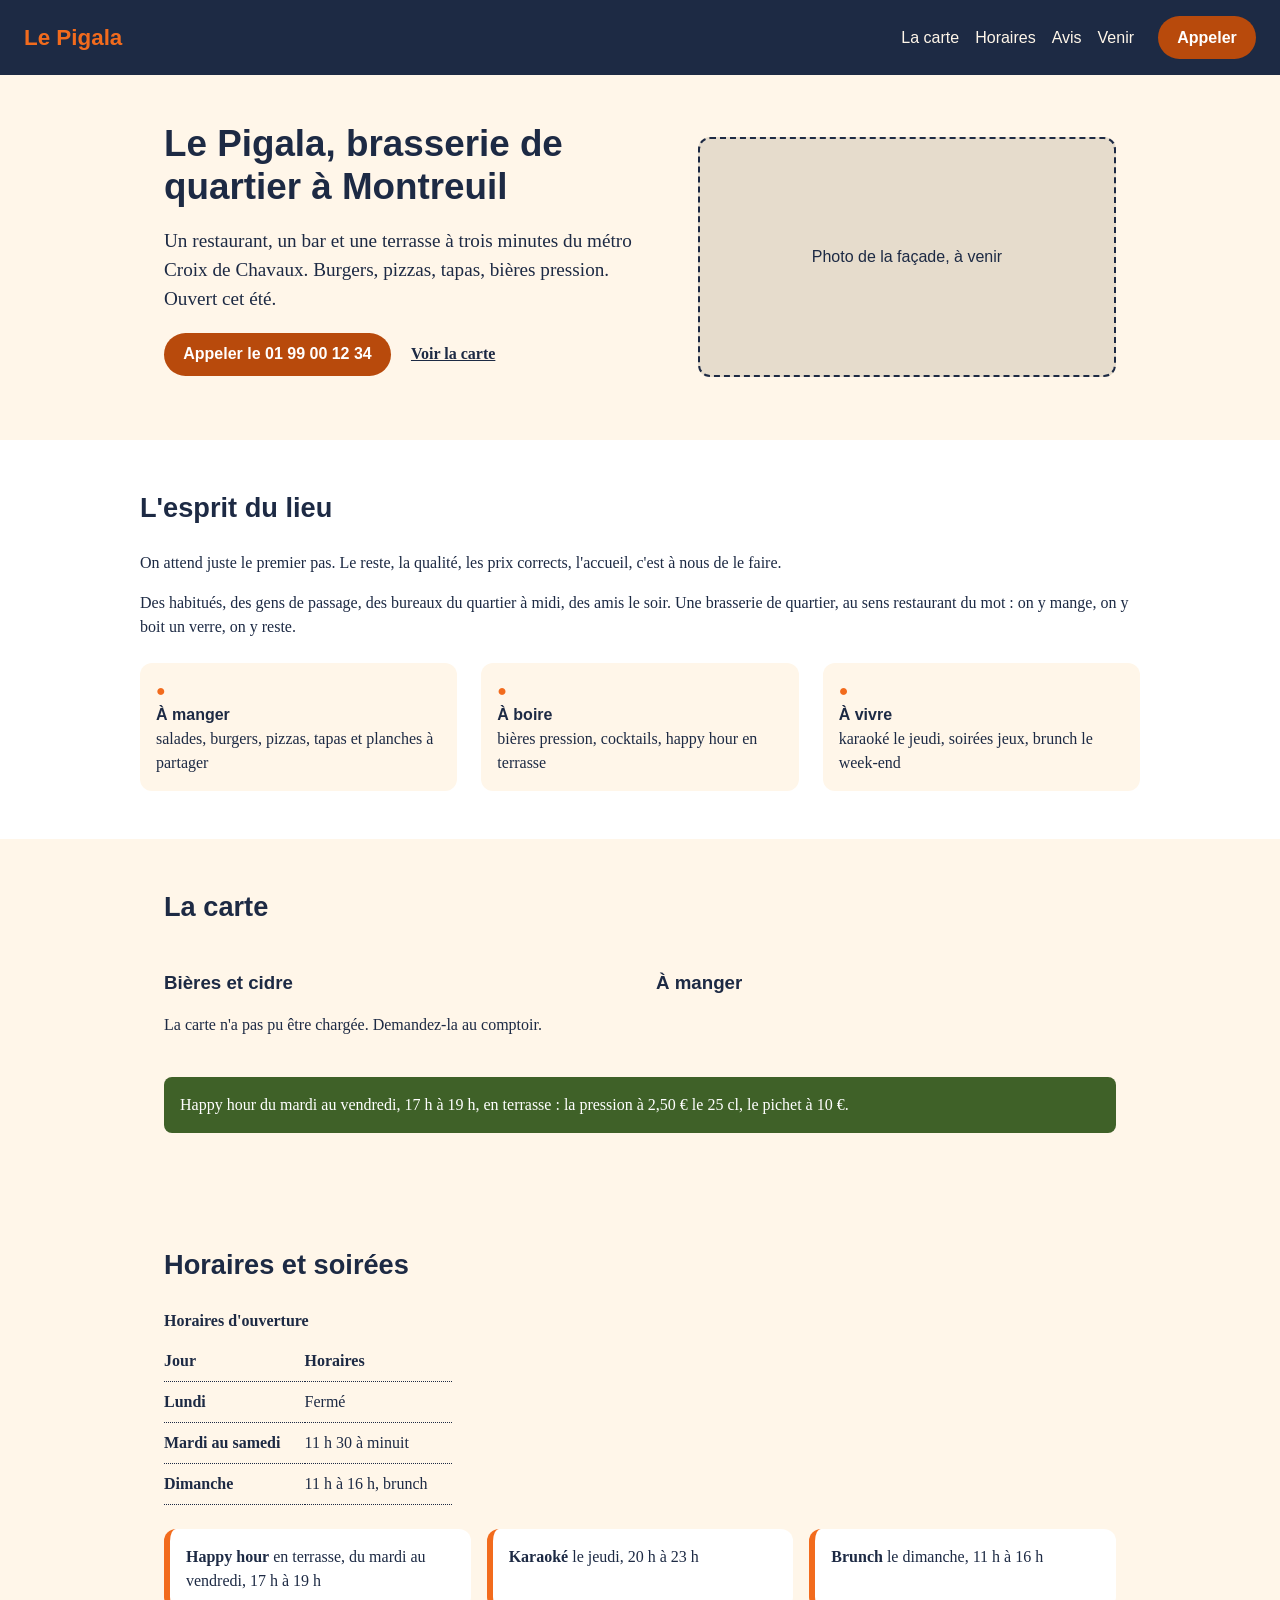
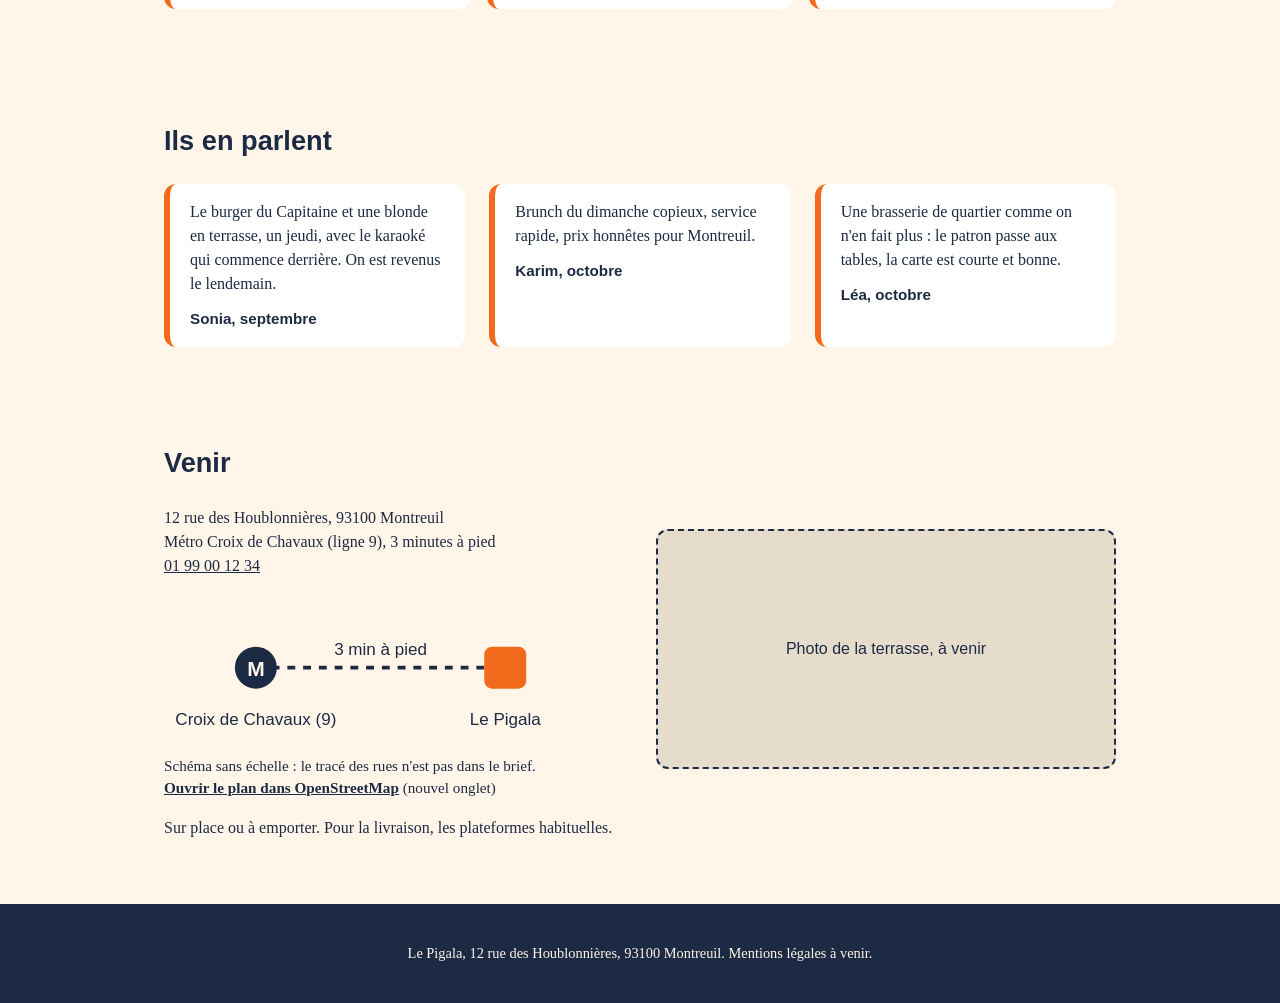
==== exercices/15-agent-photos/depart/index.html @ 8c881293 "Révision du 11/11 : E15 ouvre la journée, départ fourni pour tous, sous-agent en E21, bonus sous-age" ====
<!DOCTYPE html>
<html lang="fr">
<head>
  <meta charset="UTF-8">
  <meta name="viewport" content="width=device-width, initial-scale=1">
  <title>Le Pigala, brasserie de quartier à Montreuil</title>
  <meta name="description" content="Le Pigala, brasserie-restaurant et bar à Montreuil, à deux pas du métro Croix de Chavaux : burgers, pizzas, tapas, bières pression, happy hour en terrasse, karaoké le jeudi.">
  <link rel="stylesheet" href="style.css">
  <link rel="stylesheet" href="css/plan-acces.css">
</head>
<body>
  <a class="evitement" href="#contenu">Aller au contenu</a>

  <header class="entete">
    <p class="logo"><a href="#contenu">Le Pigala</a></p>
    <nav aria-label="Navigation principale">
      <a href="#carte">La carte</a>
      <a href="#horaires">Horaires</a>
      <a href="#avis">Avis</a>
      <a href="#venir">Venir</a>
    </nav>
    <a class="bouton" href="tel:+33199001234">Appeler</a>
  </header>

  <main id="contenu">
    <section class="heros" aria-labelledby="titre">
      <div class="heros-texte">
        <h1 id="titre">Le Pigala, brasserie de quartier à Montreuil</h1>
        <p class="accroche">Un restaurant, un bar et une terrasse à trois minutes du métro Croix de Chavaux. Burgers, pizzas, tapas, bières pression. Ouvert cet été.</p>
        <p class="actions">
          <a class="bouton" href="tel:+33199001234">Appeler le 01 99 00 12 34</a>
          <a class="lien" href="#carte">Voir la carte</a>
        </p>
      </div>
      <div class="photo-attente" aria-hidden="true">Photo de la façade, à venir</div>
    </section>

    <section class="esprit" aria-labelledby="esprit-titre">
      <div class="contenant">
        <h2 id="esprit-titre">L'esprit du lieu</h2>
        <p>On attend juste le premier pas. Le reste, la qualité, les prix corrects, l'accueil, c'est à nous de le faire.</p>
        <p>Des habitués, des gens de passage, des bureaux du quartier à midi, des amis le soir. Une brasserie de quartier, au sens restaurant du mot : on y mange, on y boit un verre, on y reste.</p>
        <ul class="pictos">
          <li><span class="picto" aria-hidden="true">●</span><strong>À manger</strong> salades, burgers, pizzas, tapas et planches à partager</li>
          <li><span class="picto" aria-hidden="true">●</span><strong>À boire</strong> bières pression, cocktails, happy hour en terrasse</li>
          <li><span class="picto" aria-hidden="true">●</span><strong>À vivre</strong> karaoké le jeudi, soirées jeux, brunch le week-end</li>
        </ul>
      </div>
    </section>

    <section class="carte" id="carte" aria-labelledby="carte-titre">
      <h2 id="carte-titre">La carte</h2>
      <!-- La carte est lue depuis /api/carte (base SQLite, voir servir.py). Sans script, la version écrite ci-dessous s'affiche. -->
      <div class="colonnes">
        <div>
          <h3>Bières et cidre</h3>
          <ul data-categorie="biere"></ul>
        </div>
        <div>
          <h3>À manger</h3>
          <ul data-categorie="plat"></ul>
        </div>
      </div>
      <noscript>
        <div class="colonnes">
          <div>
            <h3>Bières et cidre</h3>
            <ul>
              <li><span class="nom">Pigala Blonde</span><span class="desc">Pression maison, légère et ronde, 25 cl</span><span class="prix">3,50 €</span></li>
              <li><span class="nom">Houblonnière IPA</span><span class="desc">Amère et fruitée, brassée à Montreuil, 33 cl</span><span class="prix">6,50 €</span></li>
              <li><span class="nom">Blanche du Métro</span><span class="desc">Trouble, notes d'agrumes, 33 cl</span><span class="prix">5,50 €</span></li>
              <li><span class="nom">Cidre brut</span><span class="desc">Pression, 25 cl</span><span class="prix">4,00 €</span></li>
            </ul>
          </div>
          <div>
            <h3>À manger</h3>
            <ul>
              <li><span class="nom">Burger du Capitaine</span><span class="desc">Steak haché, cheddar, oignons confits, frites maison</span><span class="prix">15,00 €</span></li>
              <li><span class="nom">Pizza Margherita</span><span class="desc">Tomate, mozzarella, basilic</span><span class="prix">11,00 €</span></li>
              <li><span class="nom">Tapas du jour</span><span class="desc">Trois assiettes à partager, selon le marché</span><span class="prix">12,00 €</span></li>
              <li><span class="nom">Planche mixte</span><span class="desc">Charcuterie et fromages, pour deux</span><span class="prix">18,00 €</span></li>
            </ul>
          </div>
        </div>
        <p class="attente">Carte complète au comptoir.</p>
      </noscript>
      <p class="encadre">Happy hour du mardi au vendredi, 17 h à 19 h, en terrasse : la pression à 2,50 € le 25 cl, le pichet à 10 €.</p>
    </section>

    <section class="horaires" id="horaires" aria-labelledby="horaires-titre">
      <h2 id="horaires-titre">Horaires et soirées</h2>
      <table>
        <caption>Horaires d'ouverture</caption>
        <thead>
          <tr><th scope="col">Jour</th><th scope="col">Horaires</th></tr>
        </thead>
        <tbody>
          <tr><th scope="row">Lundi</th><td>Fermé</td></tr>
          <tr><th scope="row">Mardi au samedi</th><td>11 h 30 à minuit</td></tr>
          <tr><th scope="row">Dimanche</th><td>11 h à 16 h, brunch</td></tr>
        </tbody>
      </table>
      <ul class="soirees">
        <li><strong>Happy hour</strong> en terrasse, du mardi au vendredi, 17 h à 19 h</li>
        <li><strong>Karaoké</strong> le jeudi, 20 h à 23 h</li>
        <li><strong>Brunch</strong> le dimanche, 11 h à 16 h</li>
      </ul>
    </section>

    <section class="avis" id="avis" aria-labelledby="avis-titre">
      <h2 id="avis-titre">Ils en parlent</h2>
      <div class="avis-liste">
        <figure>
          <blockquote>
            <p>Le burger du Capitaine et une blonde en terrasse, un jeudi, avec le karaoké qui commence derrière. On est revenus le lendemain.</p>
          </blockquote>
          <figcaption>Sonia, septembre</figcaption>
        </figure>
        <figure>
          <blockquote>
            <p>Brunch du dimanche copieux, service rapide, prix honnêtes pour Montreuil.</p>
          </blockquote>
          <figcaption>Karim, octobre</figcaption>
        </figure>
        <figure>
          <blockquote>
            <p>Une brasserie de quartier comme on n'en fait plus : le patron passe aux tables, la carte est courte et bonne.</p>
          </blockquote>
          <figcaption>Léa, octobre</figcaption>
        </figure>
      </div>
    </section>

    <section class="venir" id="venir" aria-labelledby="venir-titre">
      <div class="venir-texte">
        <h2 id="venir-titre">Venir</h2>
        <address>
          12 rue des Houblonnières, 93100 Montreuil<br>
          Métro Croix de Chavaux (ligne 9), 3 minutes à pied<br>
          <a href="tel:+33199001234">01 99 00 12 34</a>
        </address>
      <!-- DÉBUT plan-acces -->
      <figure class="plan-acces">
        <svg viewBox="0 0 320 110" role="img" aria-label="Schéma sans échelle : du métro Croix de Chavaux, ligne 9, au Pigala, 12 rue des Houblonnières, 3 minutes à pied.">
          <line class="plan-acces__trajet" x1="70" y1="50" x2="260" y2="50"/>
          <circle class="plan-acces__metro" cx="70" cy="50" r="16"/>
          <text class="plan-acces__m" x="70" y="56" text-anchor="middle">M</text>
          <text x="70" y="94" text-anchor="middle">Croix de Chavaux (9)</text>
          <text x="165" y="40" text-anchor="middle">3 min à pied</text>
          <rect class="plan-acces__lieu" x="244" y="34" width="32" height="32" rx="6"/>
          <text x="260" y="94" text-anchor="middle">Le Pigala</text>
        </svg>
        <figcaption>Schéma sans échelle : le tracé des rues n'est pas dans le brief. <a href="https://www.openstreetmap.org/search?query=12%20rue%20des%20Houblonni%C3%A8res%2C%2093100%20Montreuil" target="_blank" rel="noopener">Ouvrir le plan dans OpenStreetMap</a> (nouvel onglet)</figcaption>
      </figure>
      <!-- FIN plan-acces -->
        <p>Sur place ou à emporter. Pour la livraison, les plateformes habituelles.</p>
      </div>
      <div class="photo-attente" aria-hidden="true">Photo de la terrasse, à venir</div>
    </section>
  </main>

  <footer>
    <p>Le Pigala, 12 rue des Houblonnières, 93100 Montreuil. Mentions légales à venir.</p>
  </footer>

  <script src="script.js"></script>
</body>
</html>
---- exercices/15-agent-photos/depart/style.css ----
/* Le Pigala : page refaite d'après la maquette (exercice 8). Couleurs de l'enseigne. */
:root {
  --orange: #F26B1D;
  --bleu: #1D2A44;
  --creme: #FFF6E9;
  --vert: #5C8A3A;
  --orange-fonce: #B84A0C;   /* boutons : blanc sur cet orange = 5,2 pour 1 (E10) */
  --vert-fonce: #3F6128;     /* encadré : blanc sur ce vert = 7,1 pour 1 (E10) */
  --texte: #1D2A44;
  --largeur: 1000px;
}

* { box-sizing: border-box; }

body {
  margin: 0;
  font-family: Georgia, "Times New Roman", serif;
  color: var(--texte);
  background: var(--creme);
  line-height: 1.5;
}

h1, h2, h3, .logo, .bouton, nav, .pictos strong {
  font-family: "Segoe UI", Arial, sans-serif;
}
h2 { font-size: 1.7rem; margin-top: 0; }

/* Focus visible au clavier, partout (E10) */
a:focus-visible, .bouton:focus-visible { outline: 3px solid var(--bleu); outline-offset: 3px; }
.entete a:focus-visible, footer a:focus-visible { outline-color: var(--creme); }

/* Lien d'évitement, visible au clavier seulement */
.evitement {
  position: absolute; left: -999px; top: 0;
  background: var(--bleu); color: var(--creme); padding: 0.5rem 1rem;
}
.evitement:focus { left: 0; z-index: 10; }

/* En-tête */
.entete {
  display: flex;
  align-items: center;
  gap: 1.5rem;
  padding: 1rem 1.5rem;
  background: var(--bleu);
  color: var(--creme);
}
.logo { margin: 0; font-weight: 700; font-size: 1.4rem; }
.logo a { color: var(--orange); text-decoration: none; }
.entete nav { display: flex; gap: 1rem; margin-left: auto; }
.entete nav a { color: var(--creme); text-decoration: none; }
.entete nav a:hover, .entete nav a:focus { text-decoration: underline; }

.bouton {
  display: inline-block;
  padding: 0.6rem 1.2rem;
  background: var(--orange-fonce);
  color: #fff;
  border-radius: 999px;
  text-decoration: none;
  font-weight: 700;
}
.bouton:hover, .bouton:focus { background: var(--bleu); }
.lien { margin-left: 1rem; color: var(--bleu); font-weight: 700; }

/* Sections */
main > section { padding: 3rem 1.5rem; max-width: var(--largeur); margin: 0 auto; }

.heros { display: grid; grid-template-columns: 1.2fr 1fr; gap: 2rem; align-items: center; }
.heros h1 { font-size: 2.3rem; margin: 0 0 0.5rem; line-height: 1.15; }
.accroche { font-size: 1.2rem; max-width: 36rem; }

.photo-attente {
  min-height: 240px;
  display: grid; place-items: center;
  background: #e6dccc; color: var(--bleu);
  border: 2px dashed var(--bleu); border-radius: 12px;
  font-family: "Segoe UI", Arial, sans-serif;
}

.esprit { background: #fff; max-width: none; }
.esprit .contenant { max-width: var(--largeur); margin: 0 auto; }
.pictos { list-style: none; padding: 0; margin: 1.5rem 0 0; display: grid; grid-template-columns: repeat(auto-fit, minmax(240px, 1fr)); gap: 1.5rem; }
.pictos li { padding: 1rem; background: var(--creme); border-radius: 12px; }
.pictos .picto { color: var(--orange); margin-right: 0.5rem; }
.pictos strong { display: block; }

.carte .colonnes { display: grid; grid-template-columns: repeat(auto-fit, minmax(280px, 1fr)); gap: 2rem; }
.carte h3 { margin-bottom: 0.5rem; }
.carte ul { list-style: none; padding: 0; margin: 0; }
.carte li { display: grid; grid-template-columns: 1fr auto; gap: 0 1rem; padding: 0.5rem 0; border-bottom: 1px dotted var(--bleu); }
.carte .nom { grid-column: 1; font-weight: 700; }
.carte .desc { grid-column: 1; font-size: 0.95rem; }
.carte .prix { grid-column: 2; grid-row: 1 / span 2; align-self: start; font-weight: 700; white-space: nowrap; }
.encadre { margin-top: 1.5rem; padding: 1rem; background: var(--vert-fonce); color: #fff; border-radius: 8px; }

.horaires table { border-collapse: collapse; margin-bottom: 1.5rem; min-width: 18rem; }
.horaires caption { text-align: left; font-weight: 700; padding-bottom: 0.5rem; }
.horaires th, .horaires td { text-align: left; padding: 0.5rem 1rem 0.5rem 0; border-bottom: 1px dotted var(--bleu); }
.soirees { list-style: none; padding: 0; display: grid; grid-template-columns: repeat(auto-fit, minmax(240px, 1fr)); gap: 1rem; }
.soirees li { padding: 1rem; background: #fff; border-radius: 12px; border-left: 6px solid var(--orange); }

.venir { display: grid; grid-template-columns: 1fr 1fr; gap: 2rem; align-items: center; }
/* Ils en parlent (E13) */
.avis-liste { display: grid; grid-template-columns: repeat(auto-fit, minmax(260px, 1fr)); gap: 1.5rem; }
.avis figure { margin: 0; padding: 1rem 1.25rem; background: #fff; border-radius: 12px; border-left: 6px solid var(--orange); }
.avis blockquote { margin: 0; }
.avis blockquote p { margin: 0 0 0.75rem; }
.avis figcaption { font-family: "Segoe UI", Arial, sans-serif; font-weight: 700; font-size: 0.95rem; }

address { font-style: normal; }
address a { color: var(--bleu); }

footer { padding: 1.5rem; background: var(--bleu); color: var(--creme); text-align: center; font-size: 0.9rem; }
footer a { color: var(--creme); }

@media (max-width: 700px) {
  .entete { flex-wrap: wrap; }
  .entete nav { margin-left: 0; width: 100%; }
  .heros, .venir { grid-template-columns: 1fr; }
  .heros h1 { font-size: 1.8rem; }
  .photo-attente { min-height: 160px; }
}
---- exercices/15-agent-photos/depart/css/plan-acces.css ----
/* Plan d'accès (section Venir) : schéma sans échelle et lien OpenStreetMap */
.plan-acces { margin: 1.5rem 0 0; max-width: 420px; }
.plan-acces svg { display: block; width: 100%; height: auto; font-family: "Segoe UI", Arial, sans-serif; font-size: 13px; }
.plan-acces text { fill: var(--texte); }
.plan-acces .plan-acces__m { fill: var(--creme); font-weight: 700; font-size: 16px; }
.plan-acces__trajet { stroke: var(--bleu); stroke-width: 3; stroke-dasharray: 6 6; }
.plan-acces__metro { fill: var(--bleu); }
.plan-acces__lieu { fill: var(--orange); }
.plan-acces figcaption { margin-top: 0.5rem; font-size: 0.95rem; }
.plan-acces a { color: var(--bleu); font-weight: 700; }
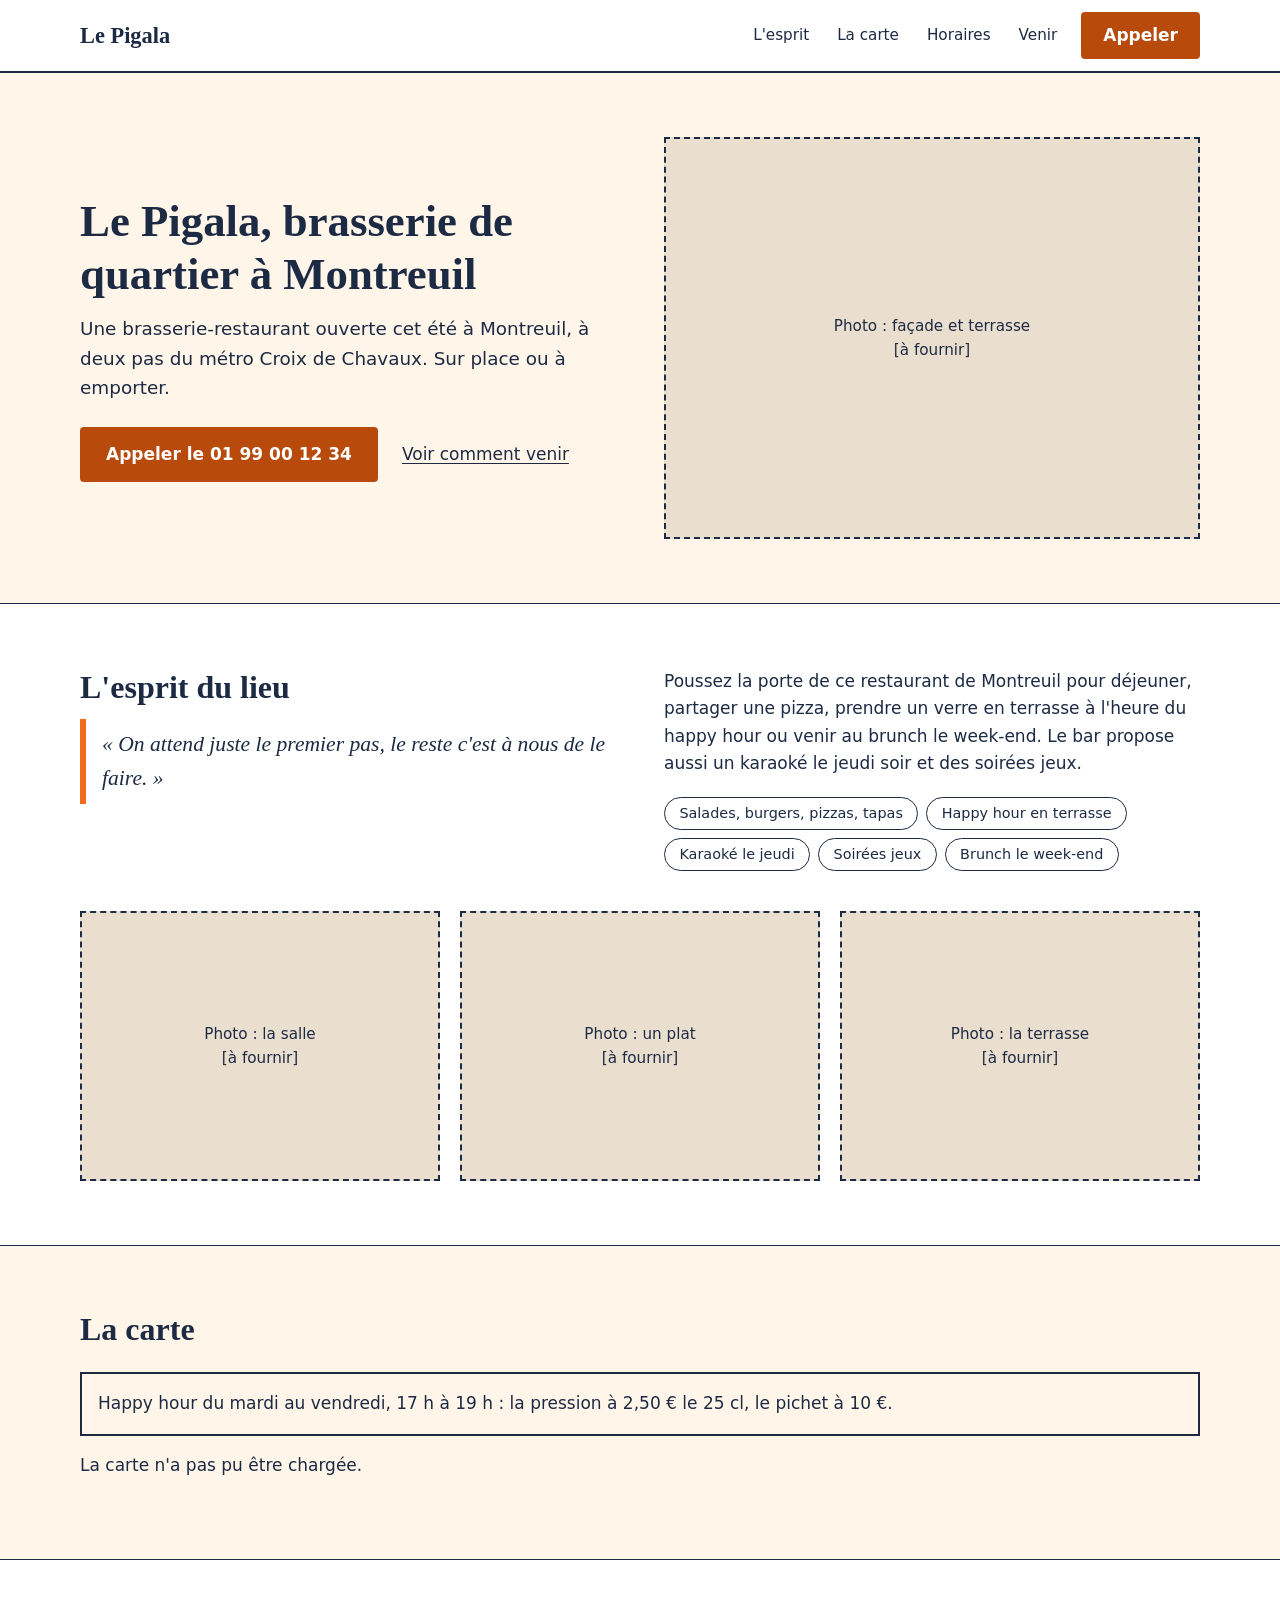
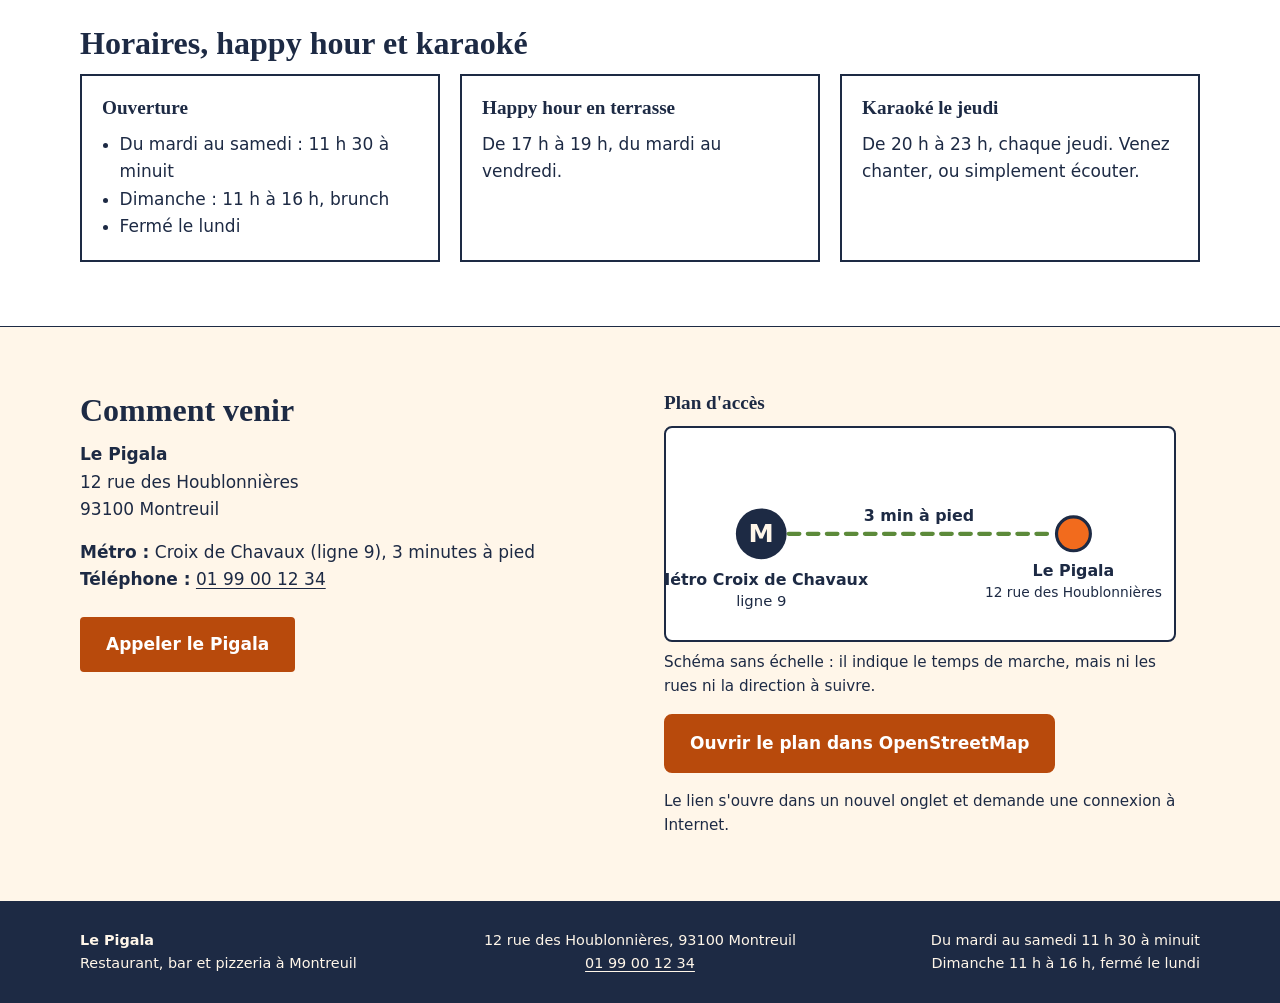
==== commit f486b319: "J2 sur la page de la formatrice : E11 en ouverture, E15 à E23 rechaînés - E11 La carte en base (nouv" ====
--- a/exercices/15-agent-photos/depart/index.html
+++ b/exercices/15-agent-photos/depart/index.html
@@ -1,168 +1,245 @@
 <!DOCTYPE html>
 <html lang="fr">
 <head>
-  <meta charset="UTF-8">
+  <meta charset="utf-8">
   <meta name="viewport" content="width=device-width, initial-scale=1">
-  <title>Le Pigala, brasserie de quartier à Montreuil</title>
-  <meta name="description" content="Le Pigala, brasserie-restaurant et bar à Montreuil, à deux pas du métro Croix de Chavaux : burgers, pizzas, tapas, bières pression, happy hour en terrasse, karaoké le jeudi.">
+  <title>Le Pigala | Brasserie, bar et restaurant à Montreuil, Croix de Chavaux</title>
+  <meta name="description" content="Le Pigala, brasserie de quartier à Montreuil, à 3 minutes du métro Croix de Chavaux : pizzas, burgers, tapas, happy hour en terrasse, karaoké le jeudi et brunch le week-end.">
   <link rel="stylesheet" href="style.css">
   <link rel="stylesheet" href="css/plan-acces.css">
 </head>
 <body>
-  <a class="evitement" href="#contenu">Aller au contenu</a>
-
+  <a class="lien-evitement" href="#contenu">Aller au contenu</a>
+
+  <!-- DÉBUT en-tete -->
   <header class="entete">
-    <p class="logo"><a href="#contenu">Le Pigala</a></p>
-    <nav aria-label="Navigation principale">
-      <a href="#carte">La carte</a>
-      <a href="#horaires">Horaires</a>
-      <a href="#avis">Avis</a>
-      <a href="#venir">Venir</a>
-    </nav>
-    <a class="bouton" href="tel:+33199001234">Appeler</a>
+    <div class="conteneur entete-contenu">
+      <p class="marque">Le Pigala</p>
+      <nav aria-label="Navigation principale">
+        <ul class="menu">
+          <li><a href="#esprit">L'esprit</a></li>
+          <li><a href="#carte">La carte</a></li>
+          <li><a href="#horaires">Horaires</a></li>
+          <li><a href="#venir">Venir</a></li>
+          <li><a class="bouton" href="tel:+33199001234">Appeler</a></li>
+        </ul>
+      </nav>
+    </div>
   </header>
+  <!-- FIN en-tete -->
 
   <main id="contenu">
-    <section class="heros" aria-labelledby="titre">
-      <div class="heros-texte">
-        <h1 id="titre">Le Pigala, brasserie de quartier à Montreuil</h1>
-        <p class="accroche">Un restaurant, un bar et une terrasse à trois minutes du métro Croix de Chavaux. Burgers, pizzas, tapas, bières pression. Ouvert cet été.</p>
-        <p class="actions">
-          <a class="bouton" href="tel:+33199001234">Appeler le 01 99 00 12 34</a>
-          <a class="lien" href="#carte">Voir la carte</a>
-        </p>
-      </div>
-      <div class="photo-attente" aria-hidden="true">Photo de la façade, à venir</div>
-    </section>
-
-    <section class="esprit" aria-labelledby="esprit-titre">
-      <div class="contenant">
-        <h2 id="esprit-titre">L'esprit du lieu</h2>
-        <p>On attend juste le premier pas. Le reste, la qualité, les prix corrects, l'accueil, c'est à nous de le faire.</p>
-        <p>Des habitués, des gens de passage, des bureaux du quartier à midi, des amis le soir. Une brasserie de quartier, au sens restaurant du mot : on y mange, on y boit un verre, on y reste.</p>
-        <ul class="pictos">
-          <li><span class="picto" aria-hidden="true">●</span><strong>À manger</strong> salades, burgers, pizzas, tapas et planches à partager</li>
-          <li><span class="picto" aria-hidden="true">●</span><strong>À boire</strong> bières pression, cocktails, happy hour en terrasse</li>
-          <li><span class="picto" aria-hidden="true">●</span><strong>À vivre</strong> karaoké le jeudi, soirées jeux, brunch le week-end</li>
-        </ul>
-      </div>
-    </section>
-
-    <section class="carte" id="carte" aria-labelledby="carte-titre">
-      <h2 id="carte-titre">La carte</h2>
-      <!-- La carte est lue depuis /api/carte (base SQLite, voir servir.py). Sans script, la version écrite ci-dessous s'affiche. -->
-      <div class="colonnes">
+    <!-- DÉBUT heros -->
+    <section class="heros" aria-labelledby="titre-principal">
+      <div class="conteneur deux-colonnes">
+        <div class="heros-texte">
+          <h1 id="titre-principal">Le Pigala, brasserie de quartier à Montreuil</h1>
+          <p class="chapeau">
+            Une brasserie-restaurant ouverte cet été à Montreuil, à deux pas du métro
+            Croix de Chavaux. Sur place ou à emporter.
+          </p>
+          <p class="actions">
+            <a class="bouton" href="tel:+33199001234">Appeler le 01 99 00 12 34</a>
+            <a href="#venir">Voir comment venir</a>
+          </p>
+        </div>
+        <!-- Emplacement photo : remplacer le bloc .photo-vide par
+             <img src="img/facade.jpg" alt="Description de la photo" width="..." height="...">
+             (le texte alternatif sera à écrire quand la photo sera là). -->
+        <figure class="photo">
+          <div class="photo-vide">Photo : façade et terrasse<br>[à fournir]</div>
+        </figure>
+      </div>
+    </section>
+    <!-- FIN heros -->
+
+    <!-- DÉBUT esprit -->
+    <section id="esprit" class="esprit" aria-labelledby="titre-esprit">
+      <div class="conteneur">
+        <div class="deux-colonnes">
+          <div>
+            <h2 id="titre-esprit">L'esprit du lieu</h2>
+            <blockquote>
+              <p>« On attend juste le premier pas, le reste c'est à nous de le faire. »</p>
+            </blockquote>
+          </div>
+          <div>
+            <p>
+              Poussez la porte de ce restaurant de Montreuil pour déjeuner, partager une pizza,
+              prendre un verre en terrasse à l'heure du happy hour ou venir au brunch le week-end.
+              Le bar propose aussi un karaoké le jeudi soir et des soirées jeux.
+            </p>
+            <ul class="pastilles">
+              <li>Salades, burgers, pizzas, tapas</li>
+              <li>Happy hour en terrasse</li>
+              <li>Karaoké le jeudi</li>
+              <li>Soirées jeux</li>
+              <li>Brunch le week-end</li>
+            </ul>
+          </div>
+        </div>
+
+        <!-- Emplacements photos : même principe que dans le héros. -->
+        <div class="galerie">
+          <figure class="photo">
+            <div class="photo-vide">Photo : la salle<br>[à fournir]</div>
+          </figure>
+          <figure class="photo">
+            <div class="photo-vide">Photo : un plat<br>[à fournir]</div>
+          </figure>
+          <figure class="photo">
+            <div class="photo-vide">Photo : la terrasse<br>[à fournir]</div>
+          </figure>
+        </div>
+      </div>
+    </section>
+    <!-- FIN esprit -->
+
+    <!-- DÉBUT carte -->
+    <section id="carte" class="carte" aria-labelledby="titre-carte">
+      <div class="conteneur">
+        <h2 id="titre-carte">La carte</h2>
+        <p class="happy-hour">Happy hour du mardi au vendredi, 17 h à 19 h : la pression à 2,50 € le 25 cl, le pichet à 10 €.</p>
+        <!-- La carte est lue depuis /api/carte (base SQLite, voir servir.py) par script.js.
+             Le bloc reste caché tant que la carte n'est pas arrivée. Sans JavaScript,
+             la carte écrite dans le noscript ci-dessous s'affiche. -->
+        <div id="carte-base" hidden>
+          <div class="colonnes-carte">
+            <div>
+              <h3>Bières et cidre</h3>
+              <ul data-categorie="biere"></ul>
+            </div>
+            <div>
+              <h3>À manger</h3>
+              <ul data-categorie="plat"></ul>
+            </div>
+          </div>
+        </div>
+        <noscript>
+          <div class="colonnes-carte">
+            <div>
+              <h3>Bières et cidre</h3>
+              <ul>
+                <li><span>Pigala Blonde</span> <span>Pression maison, légère et ronde, 25 cl</span> <span class="prix">3,50 €</span></li>
+                <li><span>Pigala Blonde 50 cl</span> <span>La même, en grand</span> <span class="prix">6,00 €</span></li>
+                <li><span>Houblonnière IPA</span> <span>Amère et fruitée, brassée à Montreuil, 33 cl</span> <span class="prix">6,50 €</span></li>
+                <li><span>Blanche du Métro</span> <span>Trouble, notes d'agrumes, 33 cl</span> <span class="prix">5,50 €</span></li>
+                <li><span>Ambrée de Chavaux</span> <span>Caramel et pain grillé, 33 cl</span> <span class="prix">6,00 €</span></li>
+                <li><span>Stout du Capitaine</span> <span>Noire, café et chocolat, 33 cl</span> <span class="prix">6,50 €</span></li>
+                <li><span>Sans alcool</span> <span>Blonde sans alcool, 33 cl</span> <span class="prix">4,50 €</span></li>
+                <li><span>Cidre brut</span> <span>Pression, 25 cl</span> <span class="prix">4,00 €</span></li>
+                <li><span>Pichet de blonde</span> <span>1 litre à partager</span> <span class="prix">14,00 €</span></li>
+                <li><span>Planche dégustation</span> <span>Quatre bières de 12 cl</span> <span class="prix">9,00 €</span></li>
+              </ul>
+            </div>
+            <div>
+              <h3>À manger</h3>
+              <ul>
+                <li><span>Salade Pigala</span> <span>Chèvre chaud, noix, miel, pain grillé</span> <span class="prix">12,50 €</span></li>
+                <li><span>Burger du Capitaine</span> <span>Steak haché, cheddar, oignons confits, frites maison</span> <span class="prix">15,00 €</span></li>
+                <li><span>Burger végétarien</span> <span>Galette de haricots rouges, avocat, frites maison</span> <span class="prix">14,00 €</span></li>
+                <li><span>Pizza Margherita</span> <span>Tomate, mozzarella, basilic</span> <span class="prix">11,00 €</span></li>
+                <li><span>Pizza Chavaux</span> <span>Tomate, chorizo, poivrons, oignons rouges</span> <span class="prix">14,00 €</span></li>
+                <li><span>Pizza quatre fromages</span> <span>Mozzarella, chèvre, bleu, comté</span> <span class="prix">13,50 €</span></li>
+                <li><span>Tapas du jour</span> <span>Trois assiettes à partager, selon le marché</span> <span class="prix">12,00 €</span></li>
+                <li><span>Planche mixte</span> <span>Charcuterie et fromages, pour deux</span> <span class="prix">18,00 €</span></li>
+                <li><span>Frites maison</span> <span>Avec la sauce du jour</span> <span class="prix">5,00 €</span></li>
+                <li><span>Dessert du jour</span> <span>Demandez au comptoir</span> <span class="prix">6,00 €</span></li>
+              </ul>
+            </div>
+          </div>
+        </noscript>
+      </div>
+    </section>
+    <!-- FIN carte -->
+
+    <!-- DÉBUT horaires -->
+    <section id="horaires" class="horaires" aria-labelledby="titre-horaires">
+      <div class="conteneur">
+        <h2 id="titre-horaires">Horaires, happy hour et karaoké</h2>
+
+        <div class="blocs">
+          <div class="bloc">
+            <h3>Ouverture</h3>
+            <ul>
+              <li>Du mardi au samedi : 11 h 30 à minuit</li>
+              <li>Dimanche : 11 h à 16 h, brunch</li>
+              <li>Fermé le lundi</li>
+            </ul>
+          </div>
+
+          <div class="bloc">
+            <h3>Happy hour en terrasse</h3>
+            <p>De 17 h à 19 h, du mardi au vendredi.</p>
+          </div>
+
+          <div class="bloc">
+            <h3>Karaoké le jeudi</h3>
+            <p>De 20 h à 23 h, chaque jeudi. Venez chanter, ou simplement écouter.</p>
+          </div>
+        </div>
+      </div>
+    </section>
+    <!-- FIN horaires -->
+
+    <!-- DÉBUT venir -->
+    <section id="venir" class="venir" aria-labelledby="titre-venir">
+      <div class="conteneur deux-colonnes">
         <div>
-          <h3>Bières et cidre</h3>
-          <ul data-categorie="biere"></ul>
-        </div>
-        <div>
-          <h3>À manger</h3>
-          <ul data-categorie="plat"></ul>
-        </div>
-      </div>
-      <noscript>
-        <div class="colonnes">
-          <div>
-            <h3>Bières et cidre</h3>
-            <ul>
-              <li><span class="nom">Pigala Blonde</span><span class="desc">Pression maison, légère et ronde, 25 cl</span><span class="prix">3,50 €</span></li>
-              <li><span class="nom">Houblonnière IPA</span><span class="desc">Amère et fruitée, brassée à Montreuil, 33 cl</span><span class="prix">6,50 €</span></li>
-              <li><span class="nom">Blanche du Métro</span><span class="desc">Trouble, notes d'agrumes, 33 cl</span><span class="prix">5,50 €</span></li>
-              <li><span class="nom">Cidre brut</span><span class="desc">Pression, 25 cl</span><span class="prix">4,00 €</span></li>
-            </ul>
-          </div>
-          <div>
-            <h3>À manger</h3>
-            <ul>
-              <li><span class="nom">Burger du Capitaine</span><span class="desc">Steak haché, cheddar, oignons confits, frites maison</span><span class="prix">15,00 €</span></li>
-              <li><span class="nom">Pizza Margherita</span><span class="desc">Tomate, mozzarella, basilic</span><span class="prix">11,00 €</span></li>
-              <li><span class="nom">Tapas du jour</span><span class="desc">Trois assiettes à partager, selon le marché</span><span class="prix">12,00 €</span></li>
-              <li><span class="nom">Planche mixte</span><span class="desc">Charcuterie et fromages, pour deux</span><span class="prix">18,00 €</span></li>
-            </ul>
-          </div>
-        </div>
-        <p class="attente">Carte complète au comptoir.</p>
-      </noscript>
-      <p class="encadre">Happy hour du mardi au vendredi, 17 h à 19 h, en terrasse : la pression à 2,50 € le 25 cl, le pichet à 10 €.</p>
-    </section>
-
-    <section class="horaires" id="horaires" aria-labelledby="horaires-titre">
-      <h2 id="horaires-titre">Horaires et soirées</h2>
-      <table>
-        <caption>Horaires d'ouverture</caption>
-        <thead>
-          <tr><th scope="col">Jour</th><th scope="col">Horaires</th></tr>
-        </thead>
-        <tbody>
-          <tr><th scope="row">Lundi</th><td>Fermé</td></tr>
-          <tr><th scope="row">Mardi au samedi</th><td>11 h 30 à minuit</td></tr>
-          <tr><th scope="row">Dimanche</th><td>11 h à 16 h, brunch</td></tr>
-        </tbody>
-      </table>
-      <ul class="soirees">
-        <li><strong>Happy hour</strong> en terrasse, du mardi au vendredi, 17 h à 19 h</li>
-        <li><strong>Karaoké</strong> le jeudi, 20 h à 23 h</li>
-        <li><strong>Brunch</strong> le dimanche, 11 h à 16 h</li>
-      </ul>
-    </section>
-
-    <section class="avis" id="avis" aria-labelledby="avis-titre">
-      <h2 id="avis-titre">Ils en parlent</h2>
-      <div class="avis-liste">
-        <figure>
-          <blockquote>
-            <p>Le burger du Capitaine et une blonde en terrasse, un jeudi, avec le karaoké qui commence derrière. On est revenus le lendemain.</p>
-          </blockquote>
-          <figcaption>Sonia, septembre</figcaption>
-        </figure>
-        <figure>
-          <blockquote>
-            <p>Brunch du dimanche copieux, service rapide, prix honnêtes pour Montreuil.</p>
-          </blockquote>
-          <figcaption>Karim, octobre</figcaption>
-        </figure>
-        <figure>
-          <blockquote>
-            <p>Une brasserie de quartier comme on n'en fait plus : le patron passe aux tables, la carte est courte et bonne.</p>
-          </blockquote>
-          <figcaption>Léa, octobre</figcaption>
-        </figure>
-      </div>
-    </section>
-
-    <section class="venir" id="venir" aria-labelledby="venir-titre">
-      <div class="venir-texte">
-        <h2 id="venir-titre">Venir</h2>
-        <address>
-          12 rue des Houblonnières, 93100 Montreuil<br>
-          Métro Croix de Chavaux (ligne 9), 3 minutes à pied<br>
-          <a href="tel:+33199001234">01 99 00 12 34</a>
-        </address>
-      <!-- DÉBUT plan-acces -->
-      <figure class="plan-acces">
-        <svg viewBox="0 0 320 110" role="img" aria-label="Schéma sans échelle : du métro Croix de Chavaux, ligne 9, au Pigala, 12 rue des Houblonnières, 3 minutes à pied.">
-          <line class="plan-acces__trajet" x1="70" y1="50" x2="260" y2="50"/>
-          <circle class="plan-acces__metro" cx="70" cy="50" r="16"/>
-          <text class="plan-acces__m" x="70" y="56" text-anchor="middle">M</text>
-          <text x="70" y="94" text-anchor="middle">Croix de Chavaux (9)</text>
-          <text x="165" y="40" text-anchor="middle">3 min à pied</text>
-          <rect class="plan-acces__lieu" x="244" y="34" width="32" height="32" rx="6"/>
-          <text x="260" y="94" text-anchor="middle">Le Pigala</text>
-        </svg>
-        <figcaption>Schéma sans échelle : le tracé des rues n'est pas dans le brief. <a href="https://www.openstreetmap.org/search?query=12%20rue%20des%20Houblonni%C3%A8res%2C%2093100%20Montreuil" target="_blank" rel="noopener">Ouvrir le plan dans OpenStreetMap</a> (nouvel onglet)</figcaption>
-      </figure>
-      <!-- FIN plan-acces -->
-        <p>Sur place ou à emporter. Pour la livraison, les plateformes habituelles.</p>
-      </div>
-      <div class="photo-attente" aria-hidden="true">Photo de la terrasse, à venir</div>
-    </section>
+          <h2 id="titre-venir">Comment venir</h2>
+          <address>
+            <p><strong>Le Pigala</strong><br>
+            12 rue des Houblonnières<br>
+            93100 Montreuil</p>
+          </address>
+          <p class="infos">
+            <strong>Métro :</strong> Croix de Chavaux (ligne 9), 3 minutes à pied<br>
+            <strong>Téléphone :</strong> <a href="tel:+33199001234">01 99 00 12 34</a>
+          </p>
+          <p>
+            <a class="bouton" href="tel:+33199001234">Appeler le Pigala</a>
+          </p>
+        </div>
+
+        <!-- DÉBUT plan-acces -->
+        <div class="plan-acces">
+          <h3 id="titre-plan-acces">Plan d'accès</h3>
+          <figure>
+            <svg viewBox="0 0 480 200" role="img" aria-labelledby="plan-titre plan-desc">
+              <title id="plan-titre">Schéma d'accès au Pigala depuis le métro Croix de Chavaux</title>
+              <desc id="plan-desc">Deux repères reliés par un trait en pointillés : à gauche la station de métro Croix de Chavaux, ligne 9 ; à droite Le Pigala, 12 rue des Houblonnières. Il faut compter 3 minutes à pied entre les deux.</desc>
+              <line x1="116" y1="100" x2="362" y2="100" stroke="#5C8A3A" stroke-width="4" stroke-dasharray="10 8" stroke-linecap="round"/>
+              <circle class="plan-metro-disque" cx="90" cy="100" r="24" fill="#1D2A44"/>
+              <text class="plan-metro-lettre" x="90" y="108" font-size="24" text-anchor="middle">M</text>
+              <text class="plan-etiquette" x="90" y="148" font-size="15" text-anchor="middle">Métro Croix de Chavaux</text>
+              <text x="90" y="168" font-size="14" text-anchor="middle">ligne 9</text>
+              <circle class="plan-pigala-repere" cx="385" cy="100" r="16" fill="#F26B1D" stroke="#1D2A44" stroke-width="3"/>
+              <text class="plan-etiquette" x="385" y="140" font-size="15" text-anchor="middle">Le Pigala</text>
+              <text x="385" y="160" font-size="13" text-anchor="middle">12 rue des Houblonnières</text>
+              <text class="plan-etiquette" x="239" y="88" font-size="15" text-anchor="middle">3 min à pied</text>
+            </svg>
+            <figcaption>Schéma sans échelle : il indique le temps de marche, mais ni les rues ni la direction à suivre.</figcaption>
+          </figure>
+          <p>
+            <a class="bouton-plan" href="https://www.openstreetmap.org/search?query=12%20rue%20des%20Houblonni%C3%A8res%2C%2093100%20Montreuil" target="_blank" rel="noopener noreferrer">Ouvrir le plan dans OpenStreetMap</a>
+          </p>
+          <p class="plan-note">Le lien s'ouvre dans un nouvel onglet et demande une connexion à Internet.</p>
+        </div>
+        <!-- FIN plan-acces -->
+      </div>
+    </section>
+    <!-- FIN venir -->
   </main>
 
-  <footer>
-    <p>Le Pigala, 12 rue des Houblonnières, 93100 Montreuil. Mentions légales à venir.</p>
+  <!-- DÉBUT pied -->
+  <footer class="pied">
+    <div class="conteneur pied-contenu">
+      <p><strong>Le Pigala</strong><br>Restaurant, bar et pizzeria à Montreuil</p>
+      <p>12 rue des Houblonnières, 93100 Montreuil<br><a href="tel:+33199001234">01 99 00 12 34</a></p>
+      <p>Du mardi au samedi 11 h 30 à minuit<br>Dimanche 11 h à 16 h, fermé le lundi</p>
+    </div>
   </footer>
-
+  <!-- FIN pied -->
   <script src="script.js"></script>
 </body>
 </html>
--- a/exercices/15-agent-photos/depart/style.css
+++ b/exercices/15-agent-photos/depart/style.css
@@ -1,123 +1,410 @@
-/* Le Pigala : page refaite d'après la maquette (exercice 8). Couleurs de l'enseigne. */
+/* Le Pigala - feuille de style
+   Couleurs de l'enseigne : orange #F26B1D, bleu nuit #1D2A44, crème #FFF6E9, vert houblon #5C8A3A.
+
+   Règles d'usage :
+   - L'orange #F26B1D n'est jamais un texte sur crème ni un fond sous un texte blanc ;
+     il sert seulement de filet décoratif (citation).
+   - Les boutons sont en orange foncé #B84A0C avec un texte blanc.
+   - Le vert houblon sert uniquement de filet décoratif, jamais de texte.
+
+   Contrastes (texte sur fond, minimum 4,5:1) :
+   - bleu nuit sur crème      : environ 13:1
+   - bleu nuit sur blanc      : environ 14:1
+   - bleu nuit sur zone photo #EADFCF : environ 10:1
+   - blanc sur orange foncé   : environ 5,2:1
+   - crème sur bleu nuit      : environ 13:1 */
+
 :root {
   --orange: #F26B1D;
-  --bleu: #1D2A44;
+  --nuit: #1D2A44;
   --creme: #FFF6E9;
-  --vert: #5C8A3A;
-  --orange-fonce: #B84A0C;   /* boutons : blanc sur cet orange = 5,2 pour 1 (E10) */
-  --vert-fonce: #3F6128;     /* encadré : blanc sur ce vert = 7,1 pour 1 (E10) */
-  --texte: #1D2A44;
-  --largeur: 1000px;
-}
-
-* { box-sizing: border-box; }
+  --houblon: #5C8A3A;
+  --orange-fonce: #B84A0C;
+  --blanc-casse: #FFFFFF;
+  --creme-fonce: #EADFCF;
+  --police: system-ui, -apple-system, "Segoe UI", Roboto, "Helvetica Neue", Arial, sans-serif;
+  --police-titre: Georgia, "Times New Roman", serif;
+
+  /* Rôles utilisés aussi par css/plan-acces.css */
+  --fond: var(--creme);
+  --texte: var(--nuit);
+  --surface: var(--blanc-casse);
+}
+
+*,
+*::before,
+*::after {
+  box-sizing: border-box;
+}
+
+html {
+  scroll-behavior: smooth;
+  scroll-padding-top: 5rem;
+}
 
 body {
   margin: 0;
-  font-family: Georgia, "Times New Roman", serif;
+  font-family: var(--police);
+  font-size: 1.0625rem;
+  line-height: 1.6;
   color: var(--texte);
+  background: var(--blanc-casse);
+  overflow-wrap: break-word;
+}
+
+img, svg {
+  max-width: 100%;
+  height: auto;
+}
+
+.conteneur {
+  width: 100%;
+  max-width: 72rem;
+  margin: 0 auto;
+  padding: 0 1rem;
+}
+
+h1, h2, h3 {
+  font-family: var(--police-titre);
+  line-height: 1.2;
+  margin: 0 0 0.75rem;
+}
+
+h1 { font-size: 2rem; }
+h2 { font-size: 1.7rem; }
+h3 { font-size: 1.2rem; }
+
+p { margin: 0 0 1rem; }
+
+a {
+  color: inherit;
+  text-underline-offset: 0.2em;
+}
+
+a:focus-visible {
+  outline: 3px solid var(--nuit);
+  outline-offset: 3px;
+}
+
+/* Lien d'évitement */
+.lien-evitement {
+  position: absolute;
+  left: 1rem;
+  top: -4rem;
+  padding: 0.5rem 1rem;
+  background: var(--nuit);
+  color: var(--creme);
+  font-weight: 700;
+  z-index: 20;
+}
+.lien-evitement:focus {
+  top: 0.5rem;
+}
+
+/* Boutons d'appel */
+.bouton {
+  display: inline-block;
+  padding: 0.75rem 1.5rem;
+  background: var(--orange-fonce);
+  color: var(--blanc-casse);
+  font-weight: 700;
+  text-decoration: none;
+  border: 2px solid var(--orange-fonce);
+  border-radius: 0.25rem;
+  transition: background-color 0.2s ease, border-color 0.2s ease;
+}
+
+.bouton:hover {
+  background: var(--nuit);
+  border-color: var(--nuit);
+}
+
+/* En-tête et navigation */
+.entete {
+  position: sticky;
+  top: 0;
+  z-index: 10;
+  background: var(--blanc-casse);
+  border-bottom: 2px solid var(--nuit);
+}
+
+.entete-contenu {
+  display: flex;
+  flex-wrap: wrap;
+  align-items: center;
+  justify-content: space-between;
+  gap: 0.5rem 1.5rem;
+  padding-top: 0.75rem;
+  padding-bottom: 0.75rem;
+}
+
+.marque {
+  margin: 0;
+  font-family: var(--police-titre);
+  font-size: 1.4rem;
+  font-weight: 700;
+}
+
+.menu {
+  display: flex;
+  flex-wrap: wrap;
+  align-items: center;
+  gap: 0.25rem 1.25rem;
+  list-style: none;
+  margin: 0;
+  padding: 0;
+}
+
+.menu a:not(.bouton) {
+  display: inline-block;
+  padding: 0.4rem 0.25rem;
+  text-decoration: none;
+  font-size: 0.95rem;
+}
+
+.menu a:not(.bouton):hover {
+  text-decoration: underline;
+}
+
+.menu .bouton {
+  padding: 0.5rem 1.25rem;
+}
+
+/* Sections : fonds en alternance */
+main section {
+  padding: 2.5rem 0;
+}
+
+.heros,
+.carte,
+.venir {
   background: var(--creme);
-  line-height: 1.5;
-}
-
-h1, h2, h3, .logo, .bouton, nav, .pictos strong {
-  font-family: "Segoe UI", Arial, sans-serif;
-}
-h2 { font-size: 1.7rem; margin-top: 0; }
-
-/* Focus visible au clavier, partout (E10) */
-a:focus-visible, .bouton:focus-visible { outline: 3px solid var(--bleu); outline-offset: 3px; }
-.entete a:focus-visible, footer a:focus-visible { outline-color: var(--creme); }
-
-/* Lien d'évitement, visible au clavier seulement */
-.evitement {
-  position: absolute; left: -999px; top: 0;
-  background: var(--bleu); color: var(--creme); padding: 0.5rem 1rem;
-}
-.evitement:focus { left: 0; z-index: 10; }
-
-/* En-tête */
-.entete {
+}
+
+.esprit,
+.horaires {
+  background: var(--blanc-casse);
+}
+
+.esprit,
+.carte,
+.horaires,
+.venir {
+  border-top: 1px solid var(--nuit);
+}
+
+.deux-colonnes {
+  display: grid;
+  grid-template-columns: 1fr;
+  gap: 2rem;
+}
+
+/* Héros */
+.heros-texte {
+  align-self: center;
+}
+
+.chapeau {
+  font-size: 1.15rem;
+  max-width: 34rem;
+}
+
+.actions {
+  display: flex;
+  flex-wrap: wrap;
+  align-items: center;
+  gap: 1rem 1.5rem;
+  margin: 1.5rem 0 0;
+}
+
+/* Emplacements photos */
+.photo {
+  margin: 0;
+}
+
+.photo-vide {
   display: flex;
   align-items: center;
+  justify-content: center;
+  aspect-ratio: 4 / 3;
+  padding: 1rem;
+  background: var(--creme-fonce);
+  border: 2px dashed var(--nuit);
+  text-align: center;
+  font-size: 0.95rem;
+}
+
+.photo img {
+  display: block;
+  width: 100%;
+  aspect-ratio: 4 / 3;
+  object-fit: cover;
+}
+
+.galerie {
+  display: grid;
+  grid-template-columns: 1fr;
+  gap: 1.25rem;
+  margin-top: 2.5rem;
+}
+
+/* L'esprit du lieu */
+blockquote {
+  margin: 0;
+  padding: 0.5rem 0 0.5rem 1rem;
+  border-left: 6px solid var(--orange);
+  font-family: var(--police-titre);
+  font-size: 1.35rem;
+  font-style: italic;
+}
+
+blockquote p { margin: 0; }
+
+.pastilles {
+  display: flex;
+  flex-wrap: wrap;
+  gap: 0.5rem;
+  list-style: none;
+  margin: 1.25rem 0 0;
+  padding: 0;
+}
+
+.pastilles li {
+  padding: 0.25rem 0.9rem;
+  border: 1.5px solid var(--nuit);
+  border-radius: 2rem;
+  font-size: 0.9rem;
+}
+
+/* Carte */
+
+#carte .colonnes-carte {
+  display: grid;
+  grid-template-columns: 1fr;
+  align-items: start;
   gap: 1.5rem;
-  padding: 1rem 1.5rem;
-  background: var(--bleu);
+}
+
+#carte .colonnes-carte ul {
+  margin: 0;
+  padding: 0;
+  list-style: none;
+}
+
+#carte .colonnes-carte li {
+  display: grid;
+  grid-template-columns: minmax(0, 1fr) auto;
+  grid-template-areas:
+    "nom prix"
+    "description prix";
+  column-gap: 1rem;
+  align-items: start;
+  padding: 0.75rem 0;
+  border-bottom: 1px dotted var(--nuit);
+}
+
+#carte .colonnes-carte li > :first-child {
+  grid-area: nom;
+  font-weight: 700;
+}
+
+#carte .colonnes-carte li > :not(:first-child):not(:last-child) {
+  grid-area: description;
+}
+
+#carte .colonnes-carte li > :last-child {
+  grid-area: prix;
+  align-self: stretch;
+  font-weight: 700;
+  white-space: nowrap;
+}
+
+#carte .happy-hour {
+  margin-top: 1.5rem;
+  padding: 1rem;
+  border: 2px solid var(--nuit);
+}
+
+@media (min-width: 48rem) {
+  #carte .colonnes-carte {
+    grid-template-columns: repeat(2, minmax(0, 1fr));
+  }
+}
+
+.carte p:last-child {
+  margin-bottom: 0;
+}
+
+/* Horaires */
+.blocs {
+  display: grid;
+  grid-template-columns: 1fr;
+  gap: 1.25rem;
+}
+
+.bloc {
+  padding: 1.25rem;
+  border: 2px solid var(--nuit);
+}
+
+.bloc ul {
+  margin: 0;
+  padding-left: 1.1rem;
+}
+
+.bloc p:last-child {
+  margin-bottom: 0;
+}
+
+/* Venir */
+.venir address {
+  font-style: normal;
+}
+
+.infos {
+  margin-bottom: 1.5rem;
+}
+
+.venir .plan-acces {
+  margin: 0;
+}
+
+/* Pied de page */
+.pied {
+  padding: 1.75rem 0;
+  background: var(--nuit);
   color: var(--creme);
-}
-.logo { margin: 0; font-weight: 700; font-size: 1.4rem; }
-.logo a { color: var(--orange); text-decoration: none; }
-.entete nav { display: flex; gap: 1rem; margin-left: auto; }
-.entete nav a { color: var(--creme); text-decoration: none; }
-.entete nav a:hover, .entete nav a:focus { text-decoration: underline; }
-
-.bouton {
-  display: inline-block;
-  padding: 0.6rem 1.2rem;
-  background: var(--orange-fonce);
-  color: #fff;
-  border-radius: 999px;
-  text-decoration: none;
-  font-weight: 700;
-}
-.bouton:hover, .bouton:focus { background: var(--bleu); }
-.lien { margin-left: 1rem; color: var(--bleu); font-weight: 700; }
-
-/* Sections */
-main > section { padding: 3rem 1.5rem; max-width: var(--largeur); margin: 0 auto; }
-
-.heros { display: grid; grid-template-columns: 1.2fr 1fr; gap: 2rem; align-items: center; }
-.heros h1 { font-size: 2.3rem; margin: 0 0 0.5rem; line-height: 1.15; }
-.accroche { font-size: 1.2rem; max-width: 36rem; }
-
-.photo-attente {
-  min-height: 240px;
-  display: grid; place-items: center;
-  background: #e6dccc; color: var(--bleu);
-  border: 2px dashed var(--bleu); border-radius: 12px;
-  font-family: "Segoe UI", Arial, sans-serif;
-}
-
-.esprit { background: #fff; max-width: none; }
-.esprit .contenant { max-width: var(--largeur); margin: 0 auto; }
-.pictos { list-style: none; padding: 0; margin: 1.5rem 0 0; display: grid; grid-template-columns: repeat(auto-fit, minmax(240px, 1fr)); gap: 1.5rem; }
-.pictos li { padding: 1rem; background: var(--creme); border-radius: 12px; }
-.pictos .picto { color: var(--orange); margin-right: 0.5rem; }
-.pictos strong { display: block; }
-
-.carte .colonnes { display: grid; grid-template-columns: repeat(auto-fit, minmax(280px, 1fr)); gap: 2rem; }
-.carte h3 { margin-bottom: 0.5rem; }
-.carte ul { list-style: none; padding: 0; margin: 0; }
-.carte li { display: grid; grid-template-columns: 1fr auto; gap: 0 1rem; padding: 0.5rem 0; border-bottom: 1px dotted var(--bleu); }
-.carte .nom { grid-column: 1; font-weight: 700; }
-.carte .desc { grid-column: 1; font-size: 0.95rem; }
-.carte .prix { grid-column: 2; grid-row: 1 / span 2; align-self: start; font-weight: 700; white-space: nowrap; }
-.encadre { margin-top: 1.5rem; padding: 1rem; background: var(--vert-fonce); color: #fff; border-radius: 8px; }
-
-.horaires table { border-collapse: collapse; margin-bottom: 1.5rem; min-width: 18rem; }
-.horaires caption { text-align: left; font-weight: 700; padding-bottom: 0.5rem; }
-.horaires th, .horaires td { text-align: left; padding: 0.5rem 1rem 0.5rem 0; border-bottom: 1px dotted var(--bleu); }
-.soirees { list-style: none; padding: 0; display: grid; grid-template-columns: repeat(auto-fit, minmax(240px, 1fr)); gap: 1rem; }
-.soirees li { padding: 1rem; background: #fff; border-radius: 12px; border-left: 6px solid var(--orange); }
-
-.venir { display: grid; grid-template-columns: 1fr 1fr; gap: 2rem; align-items: center; }
-/* Ils en parlent (E13) */
-.avis-liste { display: grid; grid-template-columns: repeat(auto-fit, minmax(260px, 1fr)); gap: 1.5rem; }
-.avis figure { margin: 0; padding: 1rem 1.25rem; background: #fff; border-radius: 12px; border-left: 6px solid var(--orange); }
-.avis blockquote { margin: 0; }
-.avis blockquote p { margin: 0 0 0.75rem; }
-.avis figcaption { font-family: "Segoe UI", Arial, sans-serif; font-weight: 700; font-size: 0.95rem; }
-
-address { font-style: normal; }
-address a { color: var(--bleu); }
-
-footer { padding: 1.5rem; background: var(--bleu); color: var(--creme); text-align: center; font-size: 0.9rem; }
-footer a { color: var(--creme); }
-
-@media (max-width: 700px) {
-  .entete { flex-wrap: wrap; }
-  .entete nav { margin-left: 0; width: 100%; }
-  .heros, .venir { grid-template-columns: 1fr; }
-  .heros h1 { font-size: 1.8rem; }
-  .photo-attente { min-height: 160px; }
-}
+  font-size: 0.9rem;
+}
+
+.pied-contenu {
+  display: grid;
+  grid-template-columns: 1fr;
+  gap: 1rem;
+}
+
+.pied p {
+  margin: 0;
+}
+
+.pied a:focus-visible {
+  outline-color: var(--creme);
+}
+
+/* Écrans plus larges */
+@media (min-width: 48rem) {
+  h1 { font-size: 2.8rem; }
+  h2 { font-size: 2rem; }
+  main section { padding: 4rem 0; }
+  .deux-colonnes { grid-template-columns: 1fr 1fr; gap: 3rem; }
+  .galerie { grid-template-columns: repeat(3, 1fr); }
+  .blocs { grid-template-columns: repeat(3, 1fr); }
+  .pied-contenu { grid-template-columns: repeat(3, 1fr); }
+  .pied-contenu p:nth-child(2) { text-align: center; }
+  .pied-contenu p:nth-child(3) { text-align: right; }
+}
+
+@media (prefers-reduced-motion: reduce) {
+  html { scroll-behavior: auto; }
+  .bouton { transition: none; }
+}
--- a/exercices/15-agent-photos/depart/css/plan-acces.css
+++ b/exercices/15-agent-photos/depart/css/plan-acces.css
@@ -1,10 +1,96 @@
-/* Plan d'accès (section Venir) : schéma sans échelle et lien OpenStreetMap */
-.plan-acces { margin: 1.5rem 0 0; max-width: 420px; }
-.plan-acces svg { display: block; width: 100%; height: auto; font-family: "Segoe UI", Arial, sans-serif; font-size: 13px; }
-.plan-acces text { fill: var(--texte); }
-.plan-acces .plan-acces__m { fill: var(--creme); font-weight: 700; font-size: 16px; }
-.plan-acces__trajet { stroke: var(--bleu); stroke-width: 3; stroke-dasharray: 6 6; }
-.plan-acces__metro { fill: var(--bleu); }
-.plan-acces__lieu { fill: var(--orange); }
-.plan-acces figcaption { margin-top: 0.5rem; font-size: 0.95rem; }
-.plan-acces a { color: var(--bleu); font-weight: 700; }
+/* Le Pigala - composant « plan d'accès »
+   Contrastes (texte sur fond, minimum 4,5:1) :
+   - bleu nuit sur blanc      : environ 14:1
+   - blanc sur orange foncé   : environ 5,2:1
+   L'orange vif #F26B1D n'est utilisé que pour le repère du Pigala sur le schéma, sans texte dessus. */
+
+:root {
+  --orange-fonce: #B84A0C;
+  /* Repère du métro : disque et lettre, inversés en mode sombre. */
+  --plan-disque: var(--nuit);
+  --plan-lettre: var(--creme);
+}
+
+@media (prefers-color-scheme: dark) {
+  :root {
+    --plan-disque: var(--creme);
+    --plan-lettre: var(--nuit);
+  }
+}
+
+.plan-acces {
+  margin: 1.5rem 0;
+}
+
+.plan-acces figure {
+  margin: 0 0 1rem;
+  max-width: 32rem;
+}
+
+.plan-acces svg {
+  display: block;
+  width: 100%;
+  height: auto;
+  background: var(--surface);
+  border: 2px solid var(--texte);
+  border-radius: 0.5rem;
+}
+
+.plan-acces text {
+  fill: var(--texte);
+  font-family: var(--police);
+}
+
+.plan-acces .plan-metro-disque {
+  fill: var(--plan-disque);
+}
+
+.plan-acces .plan-metro-lettre {
+  fill: var(--plan-lettre);
+  font-weight: 700;
+}
+
+.plan-acces .plan-pigala-repere {
+  stroke: var(--texte);
+}
+
+.plan-acces .plan-etiquette {
+  font-weight: 700;
+}
+
+.plan-acces figcaption {
+  margin-top: 0.5rem;
+  font-size: 0.95rem;
+}
+
+.plan-acces .plan-note {
+  font-size: 0.95rem;
+  margin: 0.5rem 0 0;
+}
+
+.bouton-plan {
+  display: inline-block;
+  padding: 0.85rem 1.5rem;
+  background: var(--orange-fonce);
+  color: var(--blanc-casse);
+  font-weight: 700;
+  text-decoration: none;
+  border-radius: 0.5rem;
+  border: 2px solid var(--orange-fonce);
+}
+
+.bouton-plan:hover {
+  background: var(--nuit);
+  border-color: var(--nuit);
+}
+
+.bouton-plan:focus-visible {
+  outline: 3px solid var(--texte);
+  outline-offset: 3px;
+}
+
+@media (prefers-color-scheme: dark) {
+  .bouton-plan:hover {
+    border-color: var(--creme);
+  }
+}
